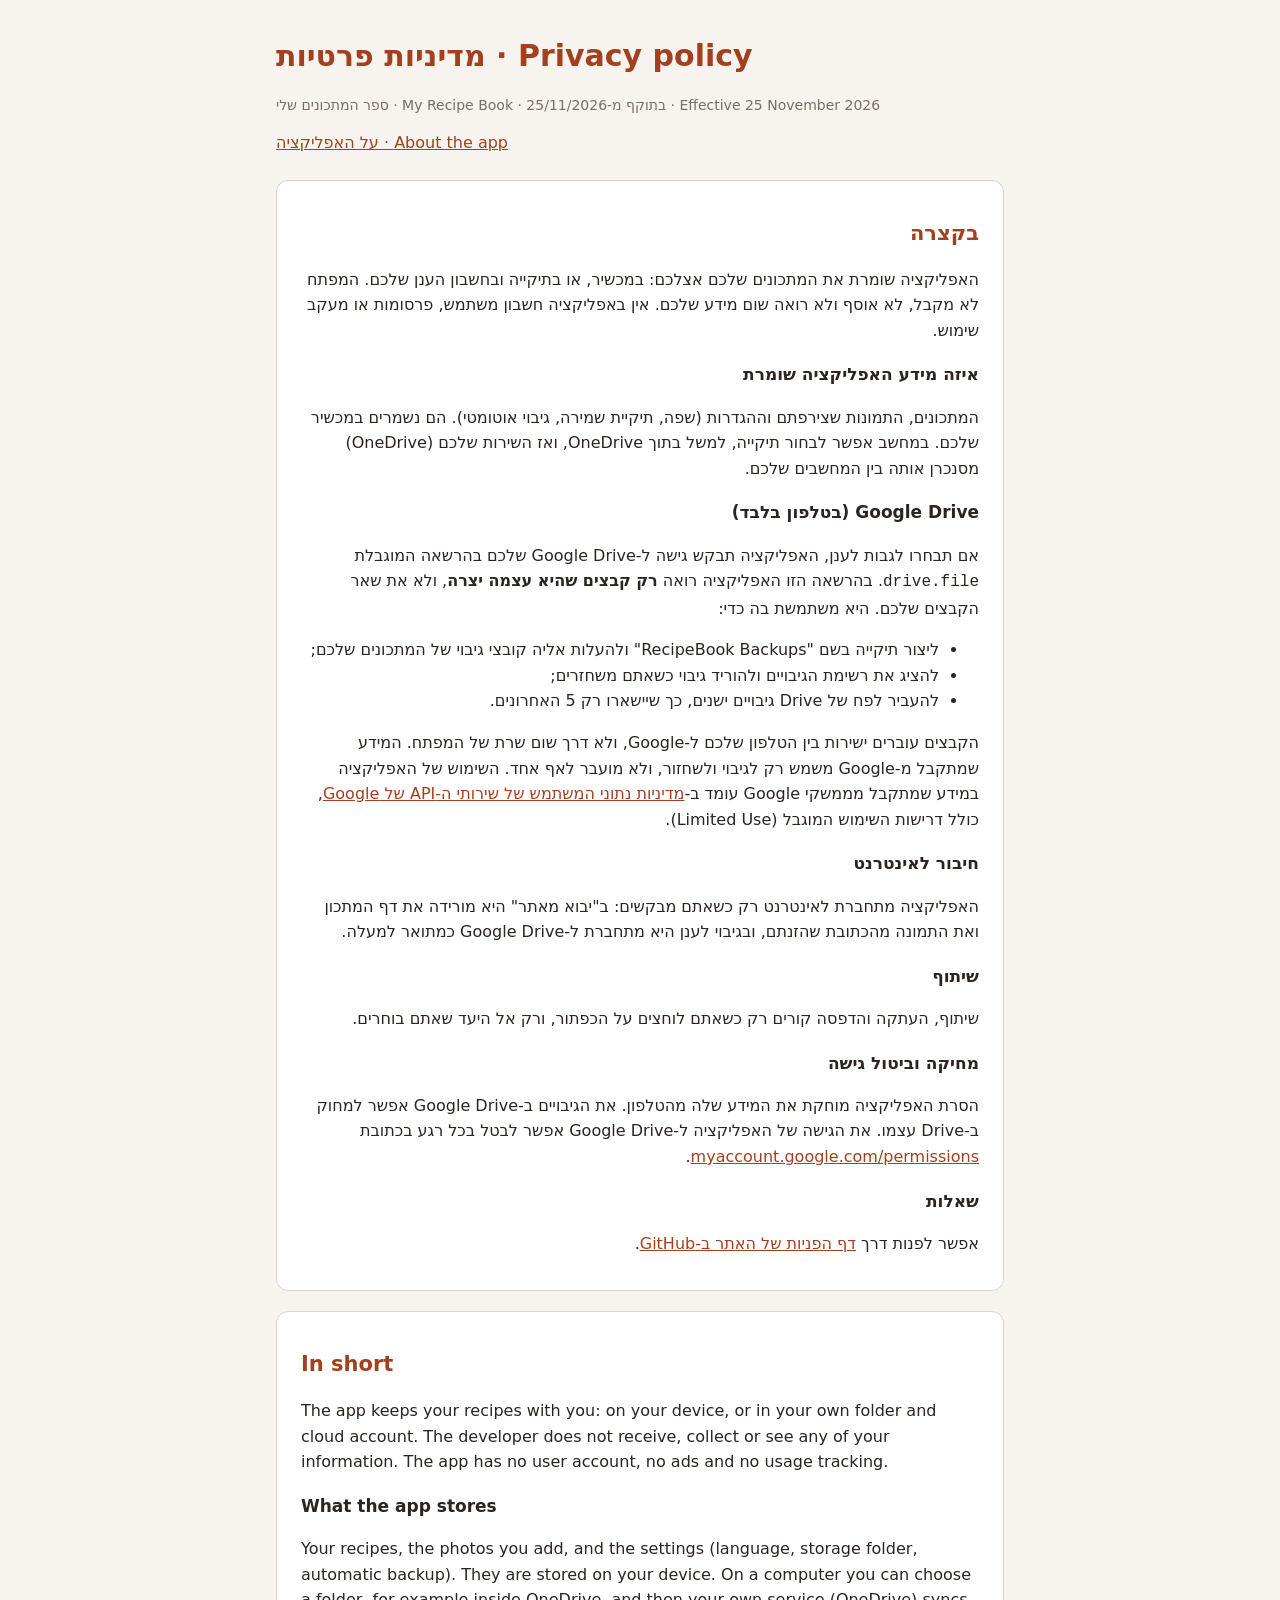
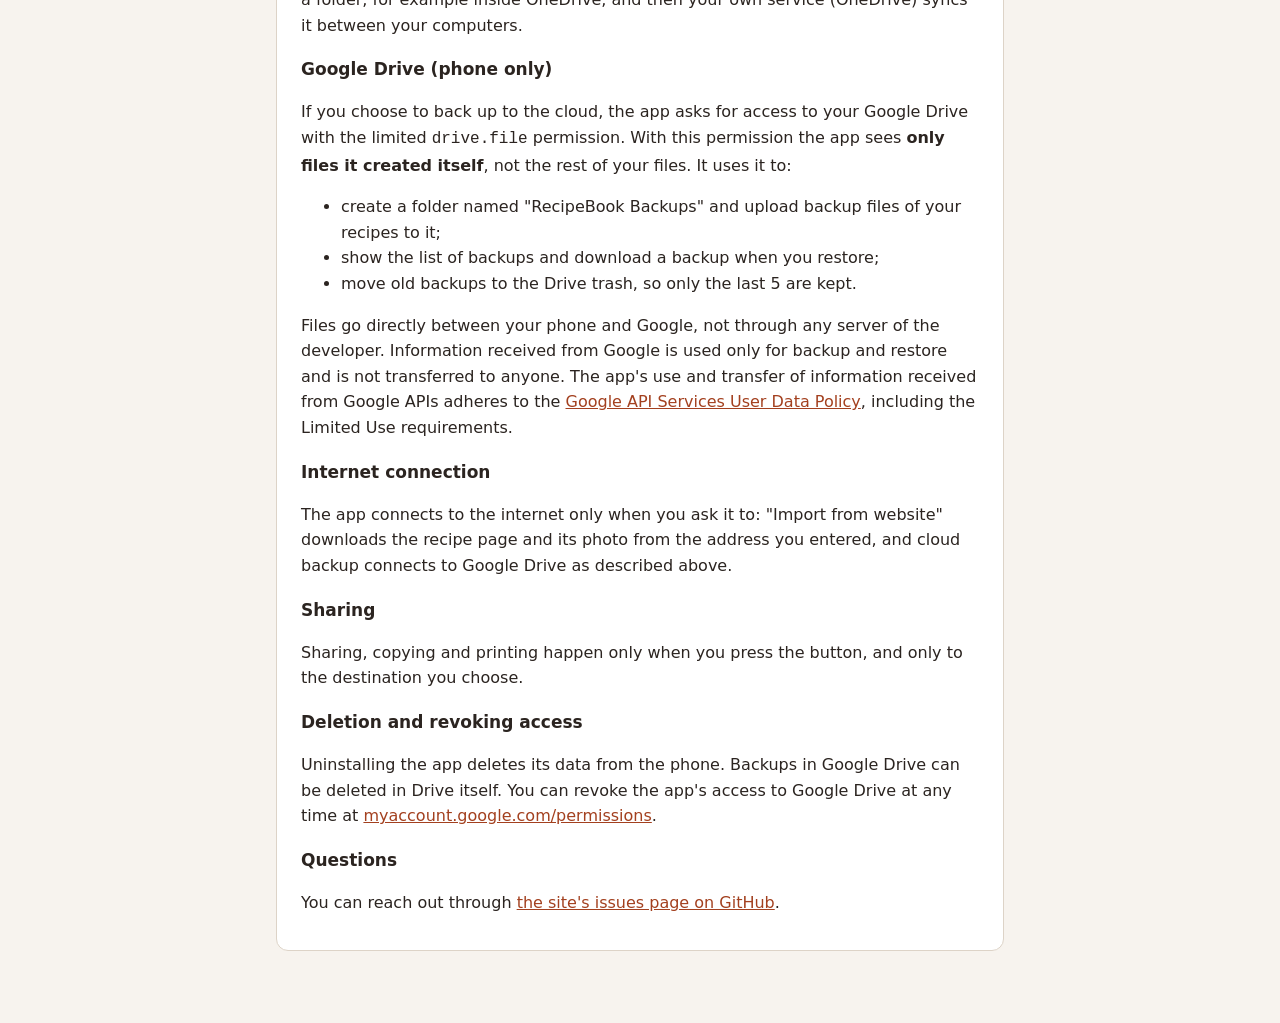
==== privacy.html @ 63a87d94 "About and privacy policy pages for My Recipe Book Co-Authored-By: Claude Opus 5.5 <noreply@anthropic" ====
<!doctype html>
<html lang="he">
<head>
<meta charset="utf-8">
<meta name="viewport" content="width=device-width, initial-scale=1">
<title>מדיניות פרטיות · Privacy policy · My Recipe Book</title>
<link rel="stylesheet" href="style.css">
</head>
<body>
<main>
  <header>
    <h1>מדיניות פרטיות · Privacy policy</h1>
    <p class="muted">ספר המתכונים שלי · My Recipe Book · בתוקף מ-25/11/2026 · Effective 25 November 2026</p>
    <nav><a href="index.html">על האפליקציה · About the app</a></nav>
  </header>

  <section class="lang" dir="rtl" lang="he">
    <h2>בקצרה</h2>
    <p>האפליקציה שומרת את המתכונים שלכם אצלכם: במכשיר, או בתיקייה ובחשבון הענן שלכם. המפתח לא מקבל, לא אוסף ולא רואה שום מידע שלכם. אין באפליקציה חשבון משתמש, פרסומות או מעקב שימוש.</p>

    <h3>איזה מידע האפליקציה שומרת</h3>
    <p>המתכונים, התמונות שצירפתם וההגדרות (שפה, תיקיית שמירה, גיבוי אוטומטי). הם נשמרים במכשיר שלכם. במחשב אפשר לבחור תיקייה, למשל בתוך OneDrive, ואז השירות שלכם (OneDrive) מסנכרן אותה בין המחשבים שלכם.</p>

    <h3>Google Drive (בטלפון בלבד)</h3>
    <p>אם תבחרו לגבות לענן, האפליקציה תבקש גישה ל-Google Drive שלכם בהרשאה המוגבלת <code>drive.file</code>. בהרשאה הזו האפליקציה רואה <strong>רק קבצים שהיא עצמה יצרה</strong>, ולא את שאר הקבצים שלכם. היא משתמשת בה כדי:</p>
    <ul>
      <li>ליצור תיקייה בשם "RecipeBook Backups" ולהעלות אליה קובצי גיבוי של המתכונים שלכם;</li>
      <li>להציג את רשימת הגיבויים ולהוריד גיבוי כשאתם משחזרים;</li>
      <li>להעביר לפח של Drive גיבויים ישנים, כך שיישארו רק 5 האחרונים.</li>
    </ul>
    <p>הקבצים עוברים ישירות בין הטלפון שלכם ל-Google, ולא דרך שום שרת של המפתח. המידע שמתקבל מ-Google משמש רק לגיבוי ולשחזור, ולא מועבר לאף אחד. השימוש של האפליקציה במידע שמתקבל מממשקי Google עומד ב-<a href="https://developers.google.com/terms/api-services-user-data-policy">מדיניות נתוני המשתמש של שירותי ה-API של Google</a>, כולל דרישות השימוש המוגבל (Limited Use).</p>

    <h3>חיבור לאינטרנט</h3>
    <p>האפליקציה מתחברת לאינטרנט רק כשאתם מבקשים: ב"יבוא מאתר" היא מורידה את דף המתכון ואת התמונה מהכתובת שהזנתם, ובגיבוי לענן היא מתחברת ל-Google Drive כמתואר למעלה.</p>

    <h3>שיתוף</h3>
    <p>שיתוף, העתקה והדפסה קורים רק כשאתם לוחצים על הכפתור, ורק אל היעד שאתם בוחרים.</p>

    <h3>מחיקה וביטול גישה</h3>
    <p>הסרת האפליקציה מוחקת את המידע שלה מהטלפון. את הגיבויים ב-Google Drive אפשר למחוק ב-Drive עצמו. את הגישה של האפליקציה ל-Google Drive אפשר לבטל בכל רגע בכתובת <a href="https://myaccount.google.com/permissions">myaccount.google.com/permissions</a>.</p>

    <h3>שאלות</h3>
    <p>אפשר לפנות דרך <a href="https://github.com/omriviner-beep/recipebook-site/issues">דף הפניות של האתר ב-GitHub</a>.</p>
  </section>

  <section class="lang" dir="ltr" lang="en">
    <h2>In short</h2>
    <p>The app keeps your recipes with you: on your device, or in your own folder and cloud account. The developer does not receive, collect or see any of your information. The app has no user account, no ads and no usage tracking.</p>

    <h3>What the app stores</h3>
    <p>Your recipes, the photos you add, and the settings (language, storage folder, automatic backup). They are stored on your device. On a computer you can choose a folder, for example inside OneDrive, and then your own service (OneDrive) syncs it between your computers.</p>

    <h3>Google Drive (phone only)</h3>
    <p>If you choose to back up to the cloud, the app asks for access to your Google Drive with the limited <code>drive.file</code> permission. With this permission the app sees <strong>only files it created itself</strong>, not the rest of your files. It uses it to:</p>
    <ul>
      <li>create a folder named "RecipeBook Backups" and upload backup files of your recipes to it;</li>
      <li>show the list of backups and download a backup when you restore;</li>
      <li>move old backups to the Drive trash, so only the last 5 are kept.</li>
    </ul>
    <p>Files go directly between your phone and Google, not through any server of the developer. Information received from Google is used only for backup and restore and is not transferred to anyone. The app's use and transfer of information received from Google APIs adheres to the <a href="https://developers.google.com/terms/api-services-user-data-policy">Google API Services User Data Policy</a>, including the Limited Use requirements.</p>

    <h3>Internet connection</h3>
    <p>The app connects to the internet only when you ask it to: "Import from website" downloads the recipe page and its photo from the address you entered, and cloud backup connects to Google Drive as described above.</p>

    <h3>Sharing</h3>
    <p>Sharing, copying and printing happen only when you press the button, and only to the destination you choose.</p>

    <h3>Deletion and revoking access</h3>
    <p>Uninstalling the app deletes its data from the phone. Backups in Google Drive can be deleted in Drive itself. You can revoke the app's access to Google Drive at any time at <a href="https://myaccount.google.com/permissions">myaccount.google.com/permissions</a>.</p>

    <h3>Questions</h3>
    <p>You can reach out through <a href="https://github.com/omriviner-beep/recipebook-site/issues">the site's issues page on GitHub</a>.</p>
  </section>
</main>
</body>
</html>
---- style.css ----
/* צבעי האפליקציה / The app's colors */
:root { --bg:#F7F3EE; --card:#FFFFFF; --line:#DDD3C7; --ink:#2B2420; --muted:#7A6E66; --accent:#A3401F; }
* { box-sizing: border-box; }
body { margin:0; background:var(--bg); color:var(--ink); font-family:"Segoe UI", system-ui, -apple-system, Arial, sans-serif; line-height:1.6; }
main { max-width:760px; margin:0 auto; padding:32px 16px 56px; }
header { margin-bottom:24px; }
h1 { color:var(--accent); font-size:30px; margin:0 0 6px; }
h2 { color:var(--accent); font-size:21px; margin:28px 0 8px; }
h3 { font-size:17px; margin:18px 0 4px; }
p, li { font-size:16px; }
section.lang { background:var(--card); border:1px solid var(--line); border-radius:12px; padding:8px 24px 18px; margin-bottom:20px; }
.muted { color:var(--muted); font-size:14px; }
nav a, a { color:var(--accent); }
nav { margin-top:6px; }
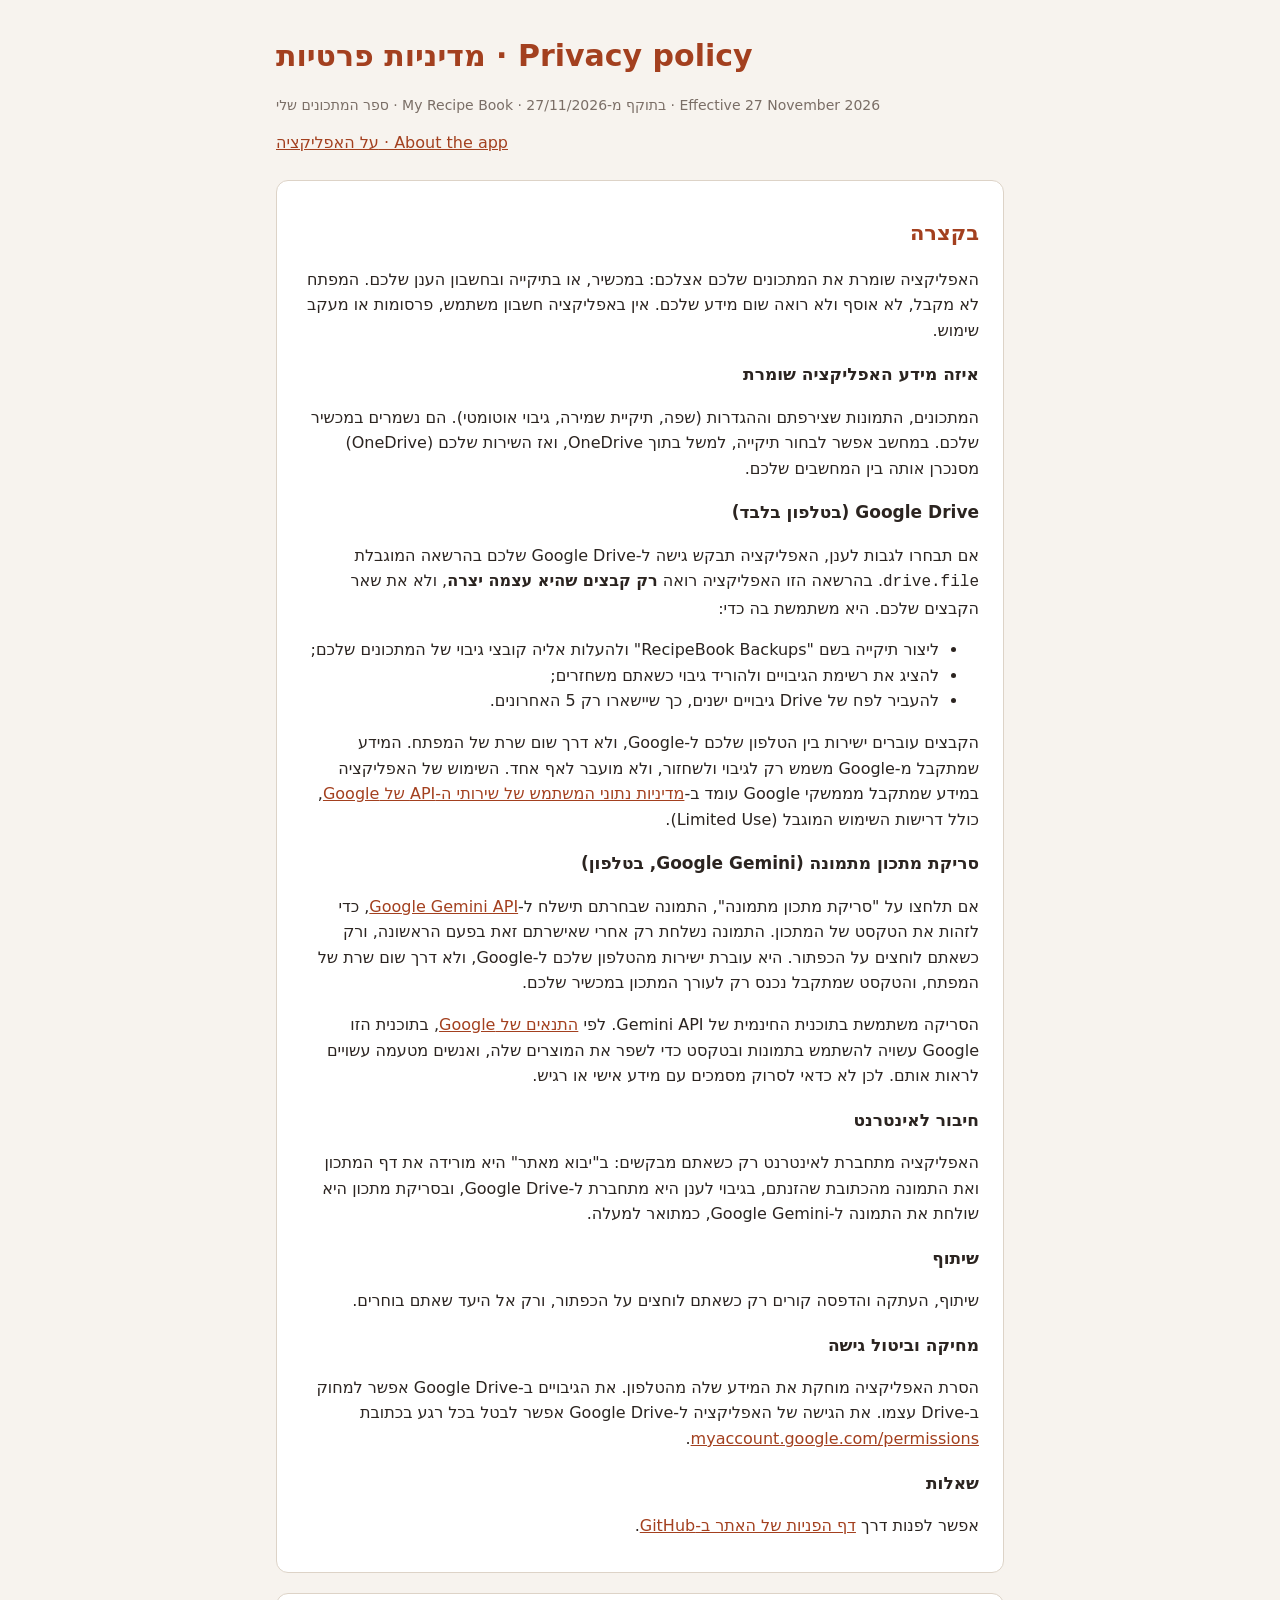
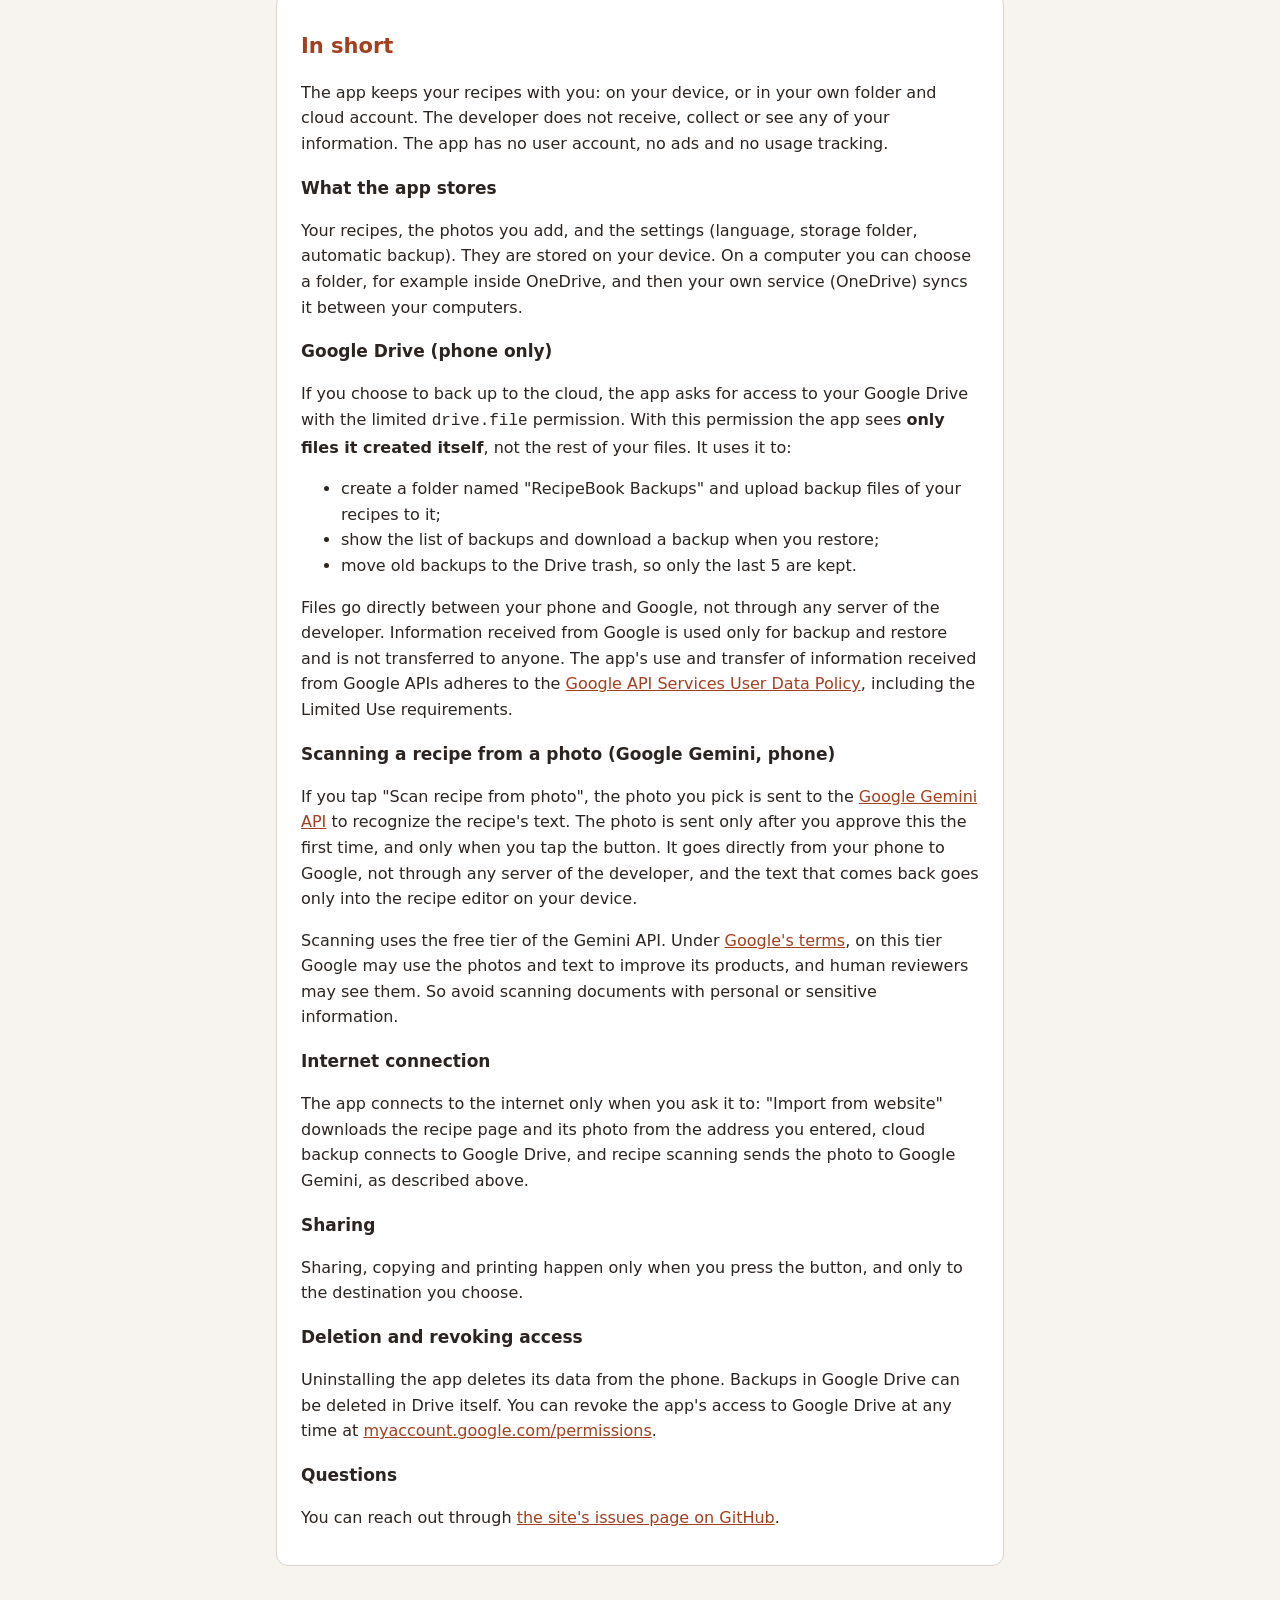
==== commit a80dacbf: "Privacy policy: scanning a recipe from a photo with Google Gemini Co-Authored-By: Claude Opus 5.5 <n" ====
--- a/privacy.html
+++ b/privacy.html
@@ -10,7 +10,7 @@
 <main>
   <header>
     <h1>מדיניות פרטיות · Privacy policy</h1>
-    <p class="muted">ספר המתכונים שלי · My Recipe Book · בתוקף מ-25/11/2026 · Effective 25 November 2026</p>
+    <p class="muted">ספר המתכונים שלי · My Recipe Book · בתוקף מ-27/11/2026 · Effective 27 November 2026</p>
     <nav><a href="index.html">על האפליקציה · About the app</a></nav>
   </header>
 
@@ -30,8 +30,12 @@
     </ul>
     <p>הקבצים עוברים ישירות בין הטלפון שלכם ל-Google, ולא דרך שום שרת של המפתח. המידע שמתקבל מ-Google משמש רק לגיבוי ולשחזור, ולא מועבר לאף אחד. השימוש של האפליקציה במידע שמתקבל מממשקי Google עומד ב-<a href="https://developers.google.com/terms/api-services-user-data-policy">מדיניות נתוני המשתמש של שירותי ה-API של Google</a>, כולל דרישות השימוש המוגבל (Limited Use).</p>
 
+    <h3>סריקת מתכון מתמונה (Google Gemini, בטלפון)</h3>
+    <p>אם תלחצו על "סריקת מתכון מתמונה", התמונה שבחרתם תישלח ל-<a href="https://ai.google.dev/">Google Gemini API</a>, כדי לזהות את הטקסט של המתכון. התמונה נשלחת רק אחרי שאישרתם זאת בפעם הראשונה, ורק כשאתם לוחצים על הכפתור. היא עוברת ישירות מהטלפון שלכם ל-Google, ולא דרך שום שרת של המפתח, והטקסט שמתקבל נכנס רק לעורך המתכון במכשיר שלכם.</p>
+    <p>הסריקה משתמשת בתוכנית החינמית של Gemini API. לפי <a href="https://ai.google.dev/gemini-api/terms">התנאים של Google</a>, בתוכנית הזו Google עשויה להשתמש בתמונות ובטקסט כדי לשפר את המוצרים שלה, ואנשים מטעמה עשויים לראות אותם. לכן לא כדאי לסרוק מסמכים עם מידע אישי או רגיש.</p>
+
     <h3>חיבור לאינטרנט</h3>
-    <p>האפליקציה מתחברת לאינטרנט רק כשאתם מבקשים: ב"יבוא מאתר" היא מורידה את דף המתכון ואת התמונה מהכתובת שהזנתם, ובגיבוי לענן היא מתחברת ל-Google Drive כמתואר למעלה.</p>
+    <p>האפליקציה מתחברת לאינטרנט רק כשאתם מבקשים: ב"יבוא מאתר" היא מורידה את דף המתכון ואת התמונה מהכתובת שהזנתם, בגיבוי לענן היא מתחברת ל-Google Drive, ובסריקת מתכון היא שולחת את התמונה ל-Google Gemini, כמתואר למעלה.</p>
 
     <h3>שיתוף</h3>
     <p>שיתוף, העתקה והדפסה קורים רק כשאתם לוחצים על הכפתור, ורק אל היעד שאתם בוחרים.</p>
@@ -59,8 +63,12 @@
     </ul>
     <p>Files go directly between your phone and Google, not through any server of the developer. Information received from Google is used only for backup and restore and is not transferred to anyone. The app's use and transfer of information received from Google APIs adheres to the <a href="https://developers.google.com/terms/api-services-user-data-policy">Google API Services User Data Policy</a>, including the Limited Use requirements.</p>
 
+    <h3>Scanning a recipe from a photo (Google Gemini, phone)</h3>
+    <p>If you tap "Scan recipe from photo", the photo you pick is sent to the <a href="https://ai.google.dev/">Google Gemini API</a> to recognize the recipe's text. The photo is sent only after you approve this the first time, and only when you tap the button. It goes directly from your phone to Google, not through any server of the developer, and the text that comes back goes only into the recipe editor on your device.</p>
+    <p>Scanning uses the free tier of the Gemini API. Under <a href="https://ai.google.dev/gemini-api/terms">Google's terms</a>, on this tier Google may use the photos and text to improve its products, and human reviewers may see them. So avoid scanning documents with personal or sensitive information.</p>
+
     <h3>Internet connection</h3>
-    <p>The app connects to the internet only when you ask it to: "Import from website" downloads the recipe page and its photo from the address you entered, and cloud backup connects to Google Drive as described above.</p>
+    <p>The app connects to the internet only when you ask it to: "Import from website" downloads the recipe page and its photo from the address you entered, cloud backup connects to Google Drive, and recipe scanning sends the photo to Google Gemini, as described above.</p>
 
     <h3>Sharing</h3>
     <p>Sharing, copying and printing happen only when you press the button, and only to the destination you choose.</p>
